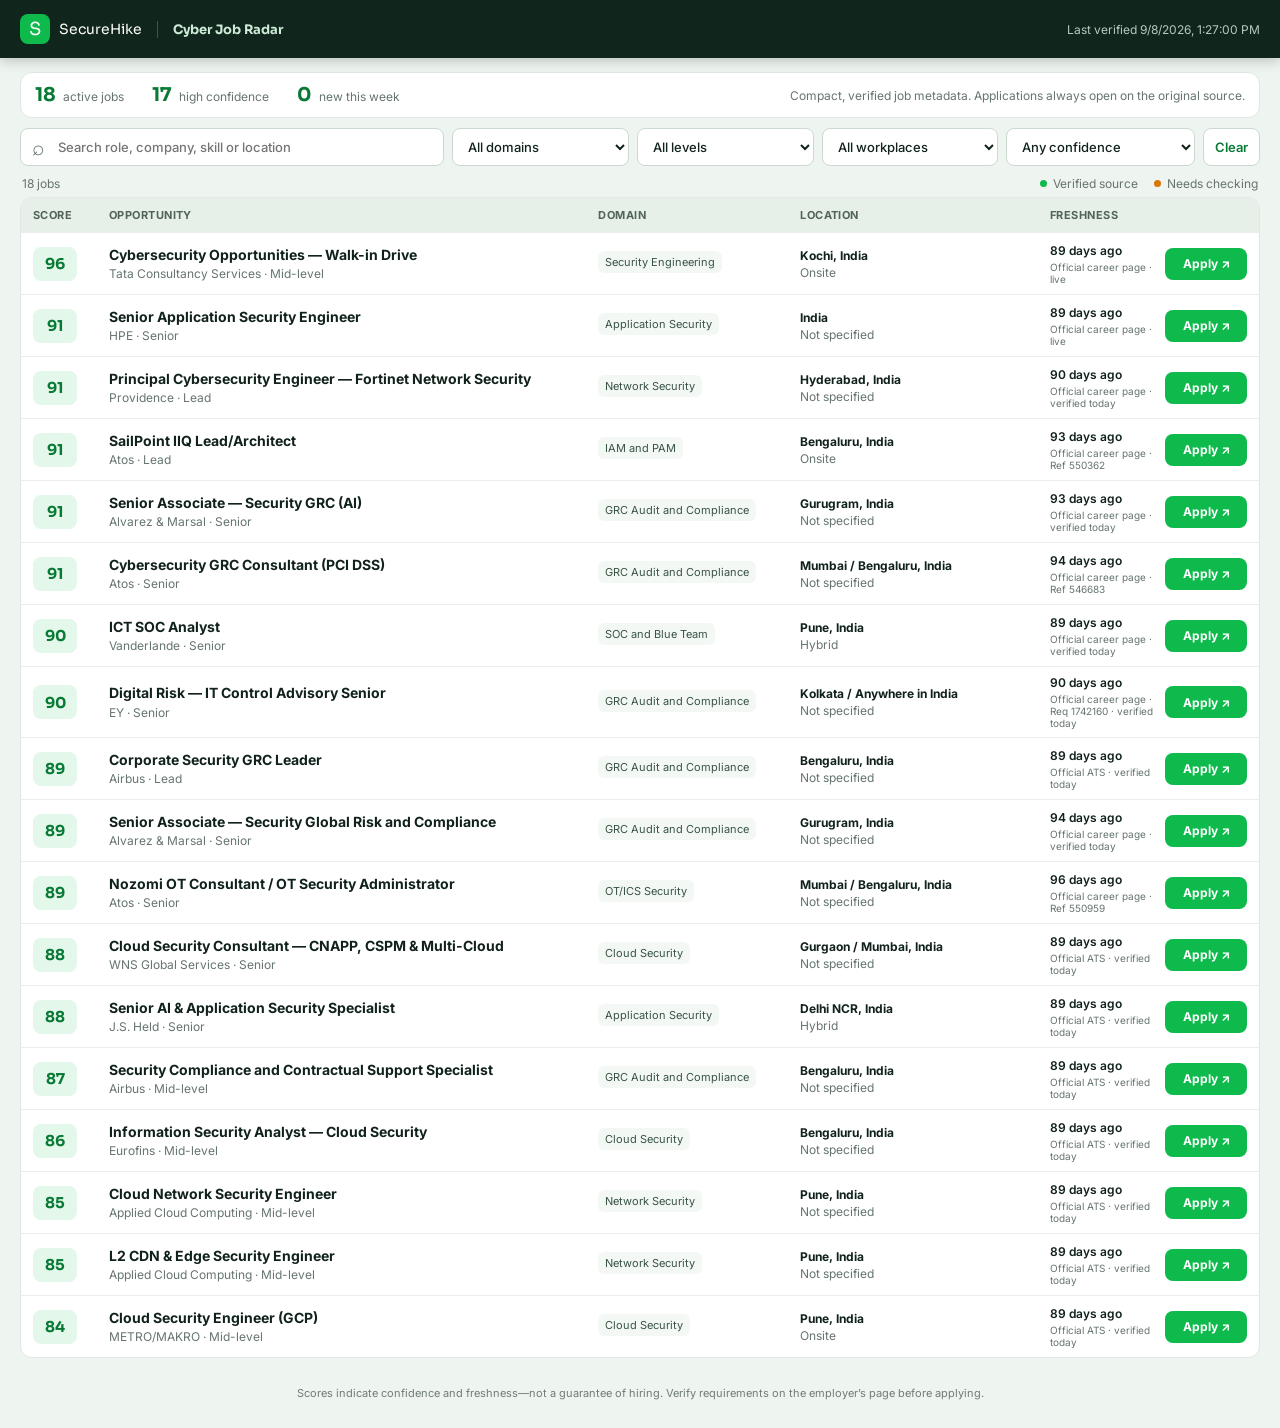
==== index.html @ ace5b675 "Copy SecureHike Cyber Job Radar website" ====
<!doctype html>
<html lang="en">
<head>
  <meta charset="utf-8">
  <meta name="viewport" content="width=device-width, initial-scale=1">
  <meta name="description" content="Verified cybersecurity jobs ranked by how worthwhile they are to apply for.">
  <title>SecureHike Cyber Job Radar</title>
  <link rel="preconnect" href="https://fonts.googleapis.com">
  <link rel="preconnect" href="https://fonts.gstatic.com" crossorigin>
  <link href="https://fonts.googleapis.com/css2?family=Inter:wght@400;500;600;700&family=Sora:wght@600;700&display=swap" rel="stylesheet">
  <link rel="stylesheet" href="style.css">
</head>
<body>
  <header class="topbar">
    <div class="brand"><span class="brand-mark">S</span><span>SecureHike</span><strong>Cyber Job Radar</strong></div>
    <div class="updated" id="updated">Loading latest scan…</div>
  </header>

  <main>
    <section class="summary" aria-label="Job summary">
      <div><b id="totalJobs">0</b><span>active jobs</span></div>
      <div><b id="highScore">0</b><span>high confidence</span></div>
      <div><b id="newJobs">0</b><span>new this week</span></div>
      <p>Compact, verified job metadata. Applications always open on the original source.</p>
    </section>

    <section class="controls" aria-label="Job filters">
      <label class="search"><span>⌕</span><input id="search" type="search" placeholder="Search role, company, skill or location" aria-label="Search jobs"></label>
      <select id="domain" aria-label="Filter by cybersecurity domain"><option value="">All domains</option></select>
      <select id="level" aria-label="Filter by experience level"><option value="">All levels</option></select>
      <select id="workplace" aria-label="Filter by workplace type"><option value="">All workplaces</option></select>
      <select id="score" aria-label="Filter by minimum score">
        <option value="0">Any confidence</option><option value="70">70+ Worth applying</option><option value="85">85+ Highly recommended</option>
      </select>
      <button id="clear" type="button">Clear</button>
    </section>

    <div class="result-line"><span id="resultCount">0 jobs</span><span class="legend"><i class="verified"></i>Verified source <i class="caution"></i>Needs checking</span></div>

    <section class="job-table" aria-label="Cybersecurity jobs">
      <div class="table-head"><span>Score</span><span>Opportunity</span><span>Domain</span><span>Location</span><span>Freshness</span><span></span></div>
      <div id="jobs" class="job-list"></div>
      <div id="empty" class="empty" hidden>No matching jobs. Try clearing one or more filters.</div>
    </section>
  </main>

  <footer>Scores indicate confidence and freshness—not a guarantee of hiring. Verify requirements on the employer’s page before applying.</footer>
  <script src="app.js"></script>
</body>
</html>
---- style.css ----
:root{--green:#0dba4b;--green-dark:#087a35;--ink:#10221a;--muted:#66756d;--line:#dfe8e2;--soft:#f3f8f5;--white:#fff;--amber:#d97706;--red:#c2413c}*{box-sizing:border-box}body{margin:0;background:#eef4f0;color:var(--ink);font-family:Inter,system-ui,sans-serif;font-size:14px}.topbar{height:58px;padding:0 max(20px,calc((100vw - 1440px)/2));display:flex;align-items:center;justify-content:space-between;background:#10251b;color:#fff;position:sticky;top:0;z-index:20;box-shadow:0 2px 12px #0c1d1640}.brand{display:flex;align-items:center;gap:9px;font-family:Sora,sans-serif}.brand-mark{display:grid;place-items:center;width:30px;height:30px;border-radius:8px;background:var(--green);font-size:18px}.brand strong{margin-left:6px;padding-left:15px;border-left:1px solid #ffffff38;color:#ccebd7;font-size:13px}.updated{font-size:12px;color:#b8c9bf}main{max-width:1440px;margin:auto;padding:14px 20px 28px}.summary{display:flex;align-items:center;gap:28px;padding:10px 14px;background:#fff;border:1px solid var(--line);border-radius:12px}.summary div{display:flex;align-items:baseline;gap:7px;white-space:nowrap}.summary b{font:700 19px Sora;color:var(--green-dark)}.summary span{font-size:12px;color:var(--muted)}.summary p{margin:0 0 0 auto;color:var(--muted);font-size:12px}.controls{display:grid;grid-template-columns:minmax(260px,1.8fr) repeat(3,minmax(135px,.75fr)) minmax(145px,.8fr) auto;gap:8px;margin:10px 0}.controls input,.controls select,.controls button{height:38px;border:1px solid #ccd9d1;background:#fff;border-radius:8px;color:var(--ink);font:500 13px Inter;padding:0 11px}.controls select{min-width:0}.controls button{cursor:pointer;color:var(--green-dark);font-weight:600}.search{position:relative}.search span{position:absolute;left:12px;top:7px;font-size:21px;color:var(--muted)}.search input{width:100%;padding-left:37px}.result-line{display:flex;justify-content:space-between;align-items:center;margin:6px 2px;color:var(--muted);font-size:12px}.legend{display:flex;align-items:center;gap:6px}.legend i{width:7px;height:7px;border-radius:50%;margin-left:10px}.verified{background:var(--green)}.caution{background:var(--amber)}.job-table{overflow:hidden;background:#fff;border:1px solid var(--line);border-radius:12px}.table-head,.job-row{display:grid;grid-template-columns:66px minmax(300px,2fr) minmax(135px,.8fr) minmax(170px,1fr) 105px 82px;align-items:center;column-gap:10px}.table-head{min-height:34px;padding:0 12px;background:#e6f0e9;color:#52645a;font-size:11px;font-weight:700;text-transform:uppercase;letter-spacing:.04em}.job-row{min-height:62px;padding:8px 12px;border-top:1px solid #e8eee9;transition:.15s}.job-row:hover{background:#f7fbf8}.score{width:44px;height:34px;display:grid;place-items:center;border-radius:8px;background:#e4f7eb;color:#087a35;font:700 15px Sora}.score.medium{background:#fff2d8;color:#a35b00}.score.low{background:#fde8e7;color:#a53b37}.role{min-width:0}.role h2{font-size:14px;line-height:1.25;margin:0 0 3px;white-space:nowrap;overflow:hidden;text-overflow:ellipsis}.role p,.cell small{margin:0;color:var(--muted);font-size:12px;white-space:nowrap;overflow:hidden;text-overflow:ellipsis}.cell{min-width:0}.cell strong{display:block;font-size:12px;white-space:nowrap;overflow:hidden;text-overflow:ellipsis}.tag{display:inline-block;max-width:100%;padding:4px 7px;border-radius:6px;background:var(--soft);color:#385344;font-size:11px;white-space:nowrap;overflow:hidden;text-overflow:ellipsis}.fresh{font-size:12px;font-weight:600}.fresh small{display:block;font-size:10px;font-weight:400;color:var(--muted);margin-top:3px}.apply{display:inline-flex;align-items:center;justify-content:center;height:32px;border-radius:8px;background:var(--green);color:#fff;text-decoration:none;font-weight:700;font-size:12px}.apply:hover{background:#09943e}.empty{padding:60px 20px;text-align:center;color:var(--muted)}footer{max-width:1440px;margin:auto;padding:0 20px 28px;color:#6f7d75;font-size:11px;text-align:center}@media(max-width:900px){.summary p{display:none}.controls{grid-template-columns:1fr 1fr}.search{grid-column:1/-1}.table-head{display:none}.job-list{display:grid;grid-template-columns:repeat(2,minmax(0,1fr));gap:8px;padding:8px}.job-row{display:grid;grid-template-columns:48px 1fr auto;gap:7px;border:1px solid var(--line);border-radius:9px;padding:10px;min-width:0}.job-row>.role{grid-column:2/-1}.job-row>.cell:nth-of-type(2),.job-row>.cell:nth-of-type(3){grid-column:2/-1}.job-row>.fresh{grid-column:2}.job-row>.apply{grid-column:3;grid-row:5}.brand>span:nth-child(2){display:none}}@media(max-width:580px){main{padding:10px}.topbar{padding:0 12px}.updated{display:none}.brand strong{font-size:12px}.summary{gap:14px;overflow:auto}.summary div{display:block}.summary b,.summary span{display:block}.controls{grid-template-columns:1fr 1fr}.job-list{grid-template-columns:1fr}.legend{display:none}}
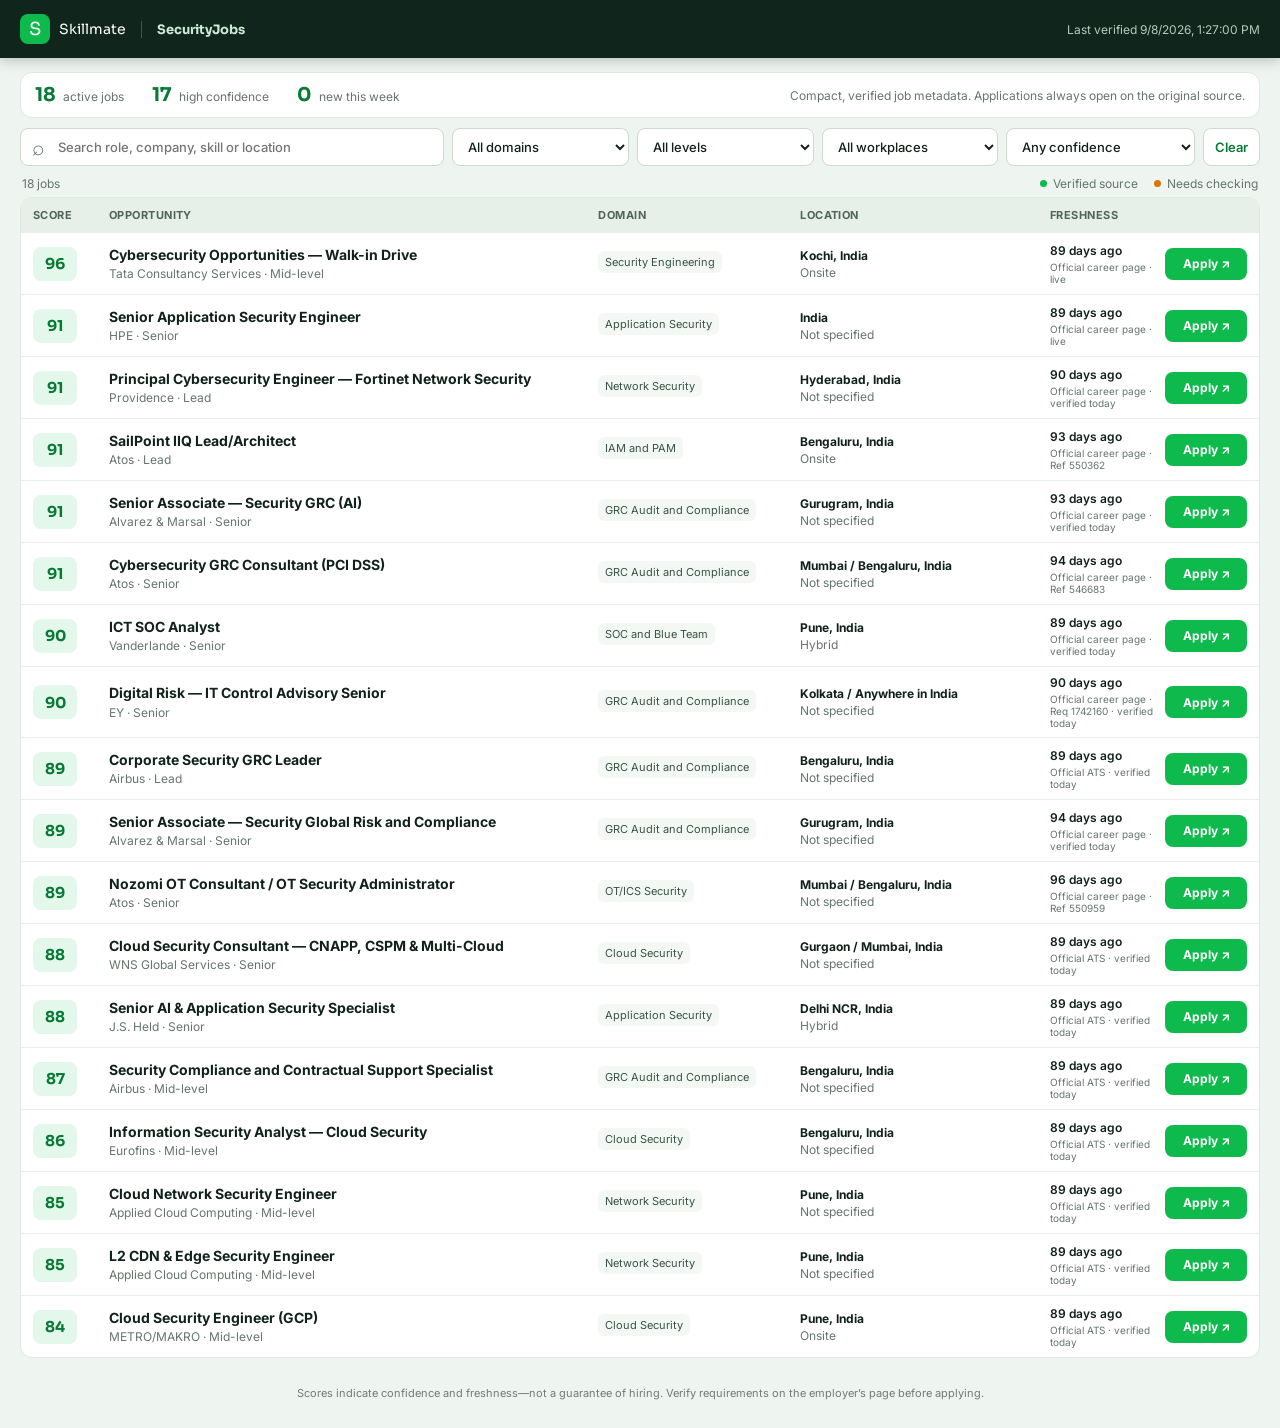
==== commit 3a9df4fd: "Rename dashboard to Skillmate SecurityJobs" ====
--- a/index.html
+++ b/index.html
@@ -4,7 +4,7 @@
   <meta charset="utf-8">
   <meta name="viewport" content="width=device-width, initial-scale=1">
   <meta name="description" content="Verified cybersecurity jobs ranked by how worthwhile they are to apply for.">
-  <title>SecureHike Cyber Job Radar</title>
+  <title>Skillmate SecurityJobs</title>
   <link rel="preconnect" href="https://fonts.googleapis.com">
   <link rel="preconnect" href="https://fonts.gstatic.com" crossorigin>
   <link href="https://fonts.googleapis.com/css2?family=Inter:wght@400;500;600;700&family=Sora:wght@600;700&display=swap" rel="stylesheet">
@@ -12,7 +12,7 @@
 </head>
 <body>
   <header class="topbar">
-    <div class="brand"><span class="brand-mark">S</span><span>SecureHike</span><strong>Cyber Job Radar</strong></div>
+    <div class="brand"><span class="brand-mark">S</span><span>Skillmate</span><strong>SecurityJobs</strong></div>
     <div class="updated" id="updated">Loading latest scan…</div>
   </header>
 
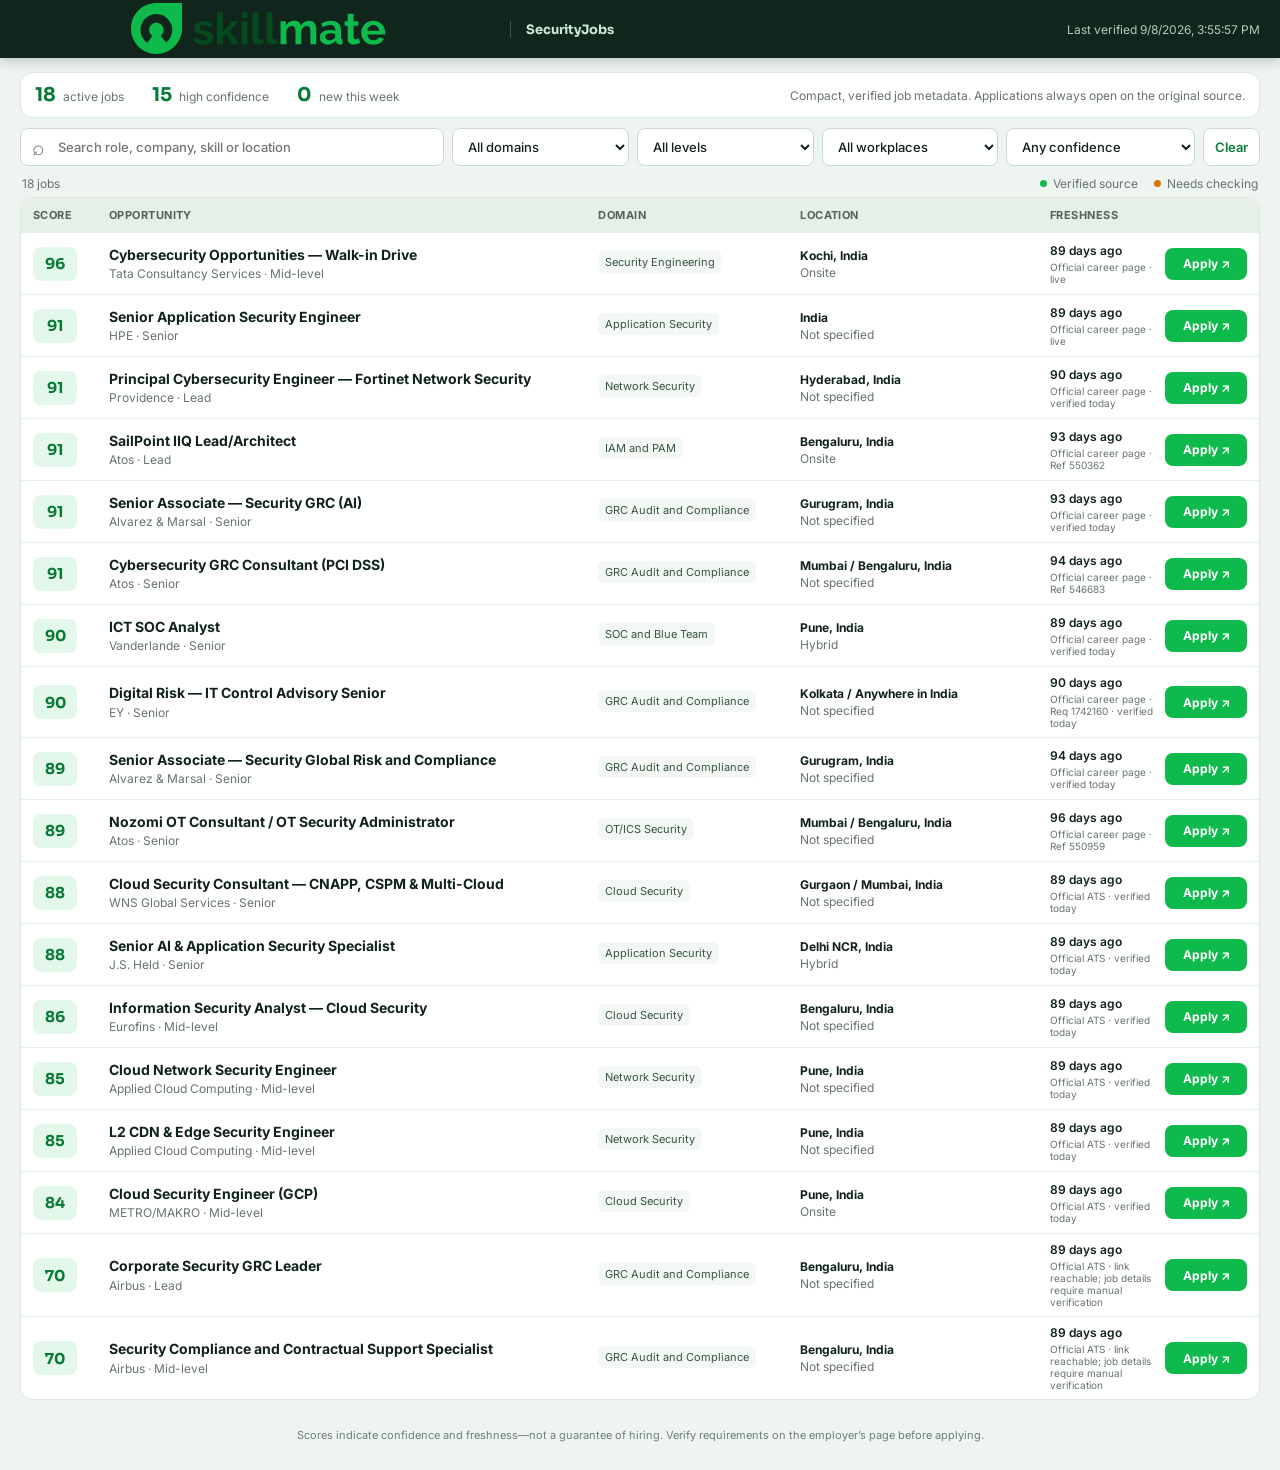
==== commit 01b8e1b8: "Apply official Skillmate logo to dashboard" ====
--- a/index.html
+++ b/index.html
@@ -8,11 +8,12 @@
   <link rel="preconnect" href="https://fonts.googleapis.com">
   <link rel="preconnect" href="https://fonts.gstatic.com" crossorigin>
   <link href="https://fonts.googleapis.com/css2?family=Inter:wght@400;500;600;700&family=Sora:wght@600;700&display=swap" rel="stylesheet">
+  <link rel="icon" href="assets/skillmate-logo-light.svg" type="image/svg+xml">
   <link rel="stylesheet" href="style.css">
 </head>
 <body>
   <header class="topbar">
-    <div class="brand"><span class="brand-mark">S</span><span>Skillmate</span><strong>SecurityJobs</strong></div>
+    <div class="brand"><img src="assets/skillmate-logo-light.svg" alt="Skillmate.ai"><strong>SecurityJobs</strong></div>
     <div class="updated" id="updated">Loading latest scan…</div>
   </header>
 
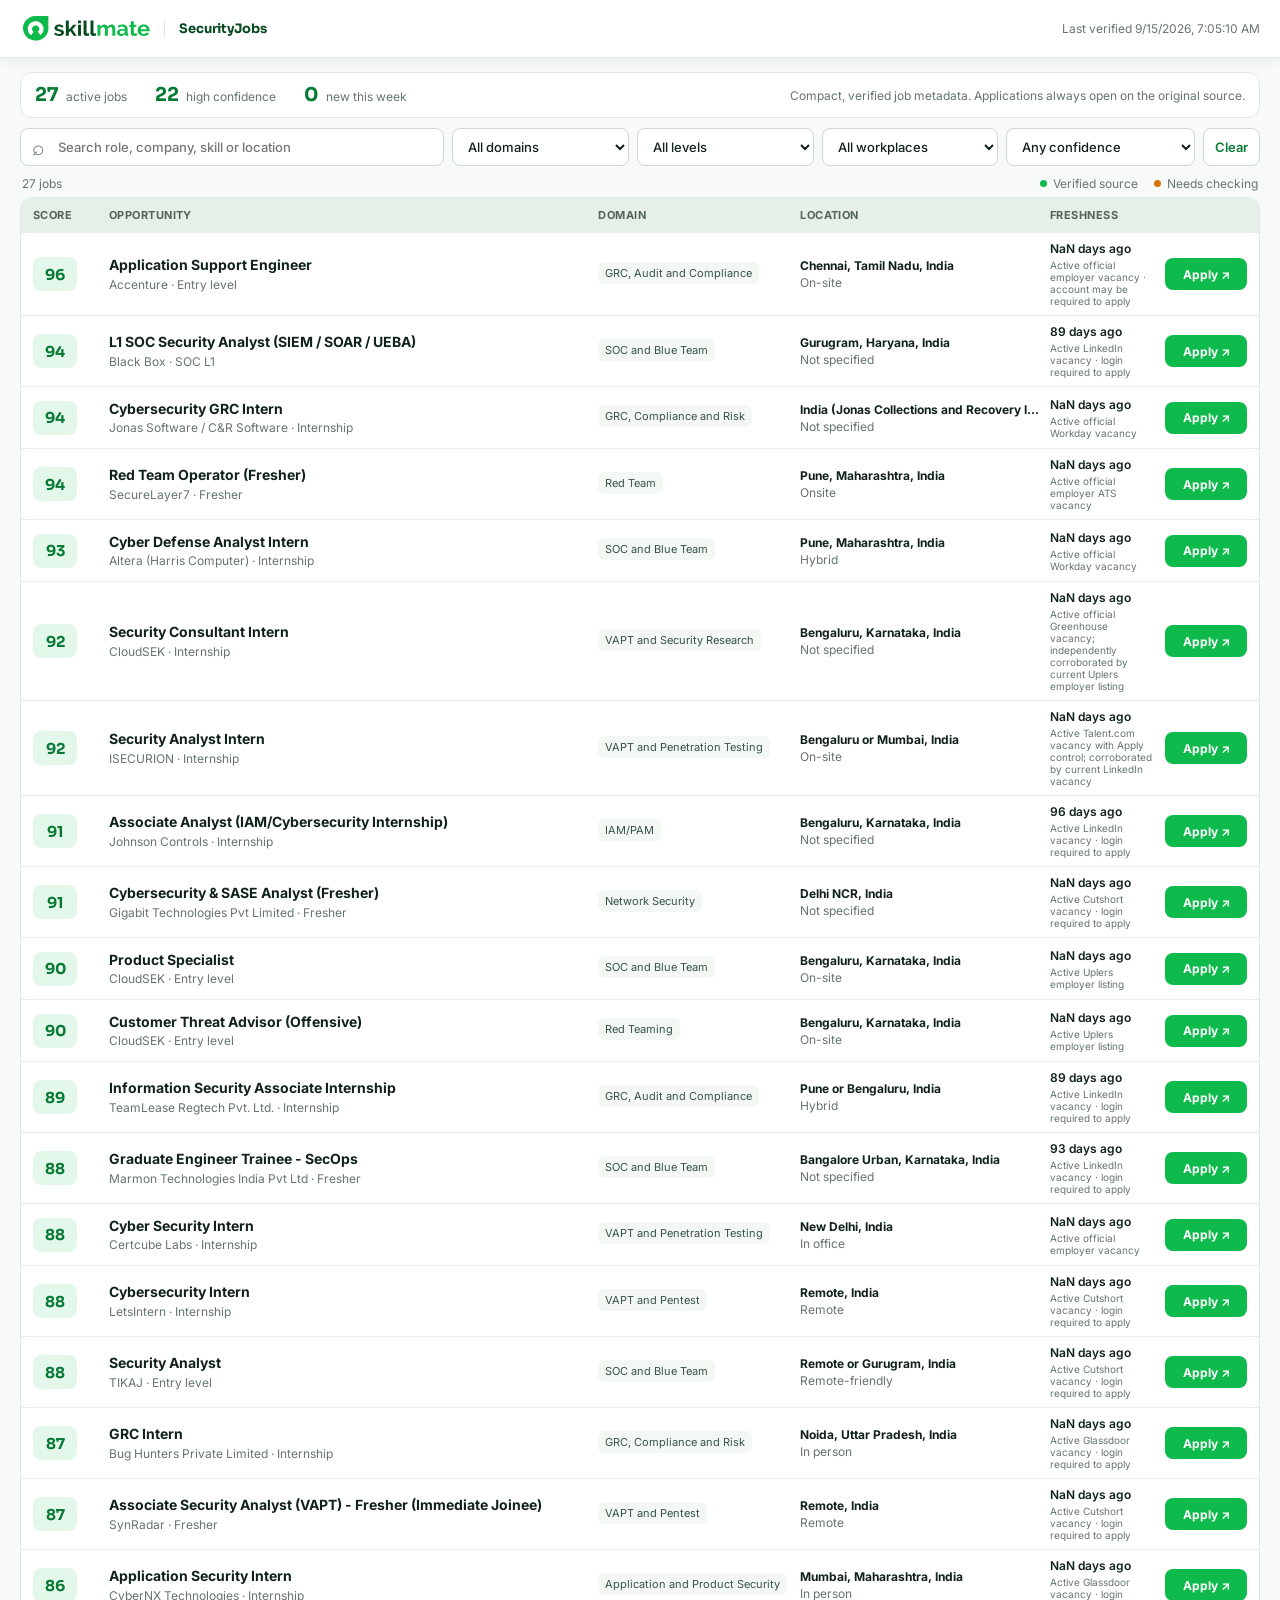
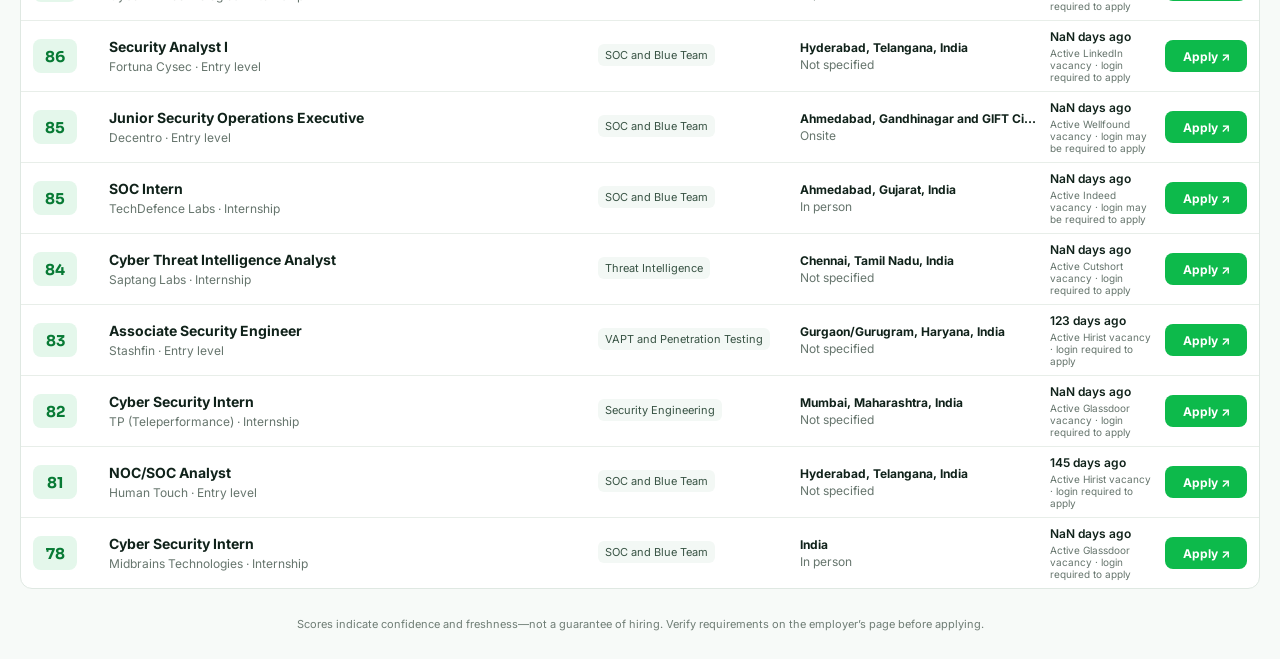
==== commit 8b672b97: "Link brands directory from jobs dashboard" ====
--- a/index.html
+++ b/index.html
@@ -14,7 +14,7 @@
 <body>
   <header class="topbar">
     <div class="brand"><img src="assets/skillmate-logo-light.svg" alt="Skillmate.ai"><strong>SecurityJobs</strong></div>
-    <div class="updated" id="updated">Loading latest scan…</div>
+    <div style="display:flex;gap:14px;align-items:center"><a href="brands/" style="color:#fff;font-weight:700;text-decoration:none">Brands & Career Sources</a><div class="updated" id="updated">Loading latest scan…</div></div>
   </header>
 
   <main>
--- a/style.css
+++ b/style.css
@@ -1 +1 @@
-:root{--green:#0dba4b;--green-dark:#087a35;--ink:#10221a;--muted:#66756d;--line:#dfe8e2;--soft:#f3f8f5;--white:#fff;--amber:#d97706;--red:#c2413c}*{box-sizing:border-box}body{margin:0;background:#eef4f0;color:var(--ink);font-family:Inter,system-ui,sans-serif;font-size:14px}.topbar{height:58px;padding:0 max(20px,calc((100vw - 1440px)/2));display:flex;align-items:center;justify-content:space-between;background:#10251b;color:#fff;position:sticky;top:0;z-index:20;box-shadow:0 2px 12px #0c1d1640}.brand{display:flex;align-items:center;gap:9px;font-family:Sora,sans-serif}.brand-mark{display:grid;place-items:center;width:30px;height:30px;border-radius:8px;background:var(--green);font-size:18px}.brand strong{margin-left:6px;padding-left:15px;border-left:1px solid #ffffff38;color:#ccebd7;font-size:13px}.updated{font-size:12px;color:#b8c9bf}main{max-width:1440px;margin:auto;padding:14px 20px 28px}.summary{display:flex;align-items:center;gap:28px;padding:10px 14px;background:#fff;border:1px solid var(--line);border-radius:12px}.summary div{display:flex;align-items:baseline;gap:7px;white-space:nowrap}.summary b{font:700 19px Sora;color:var(--green-dark)}.summary span{font-size:12px;color:var(--muted)}.summary p{margin:0 0 0 auto;color:var(--muted);font-size:12px}.controls{display:grid;grid-template-columns:minmax(260px,1.8fr) repeat(3,minmax(135px,.75fr)) minmax(145px,.8fr) auto;gap:8px;margin:10px 0}.controls input,.controls select,.controls button{height:38px;border:1px solid #ccd9d1;background:#fff;border-radius:8px;color:var(--ink);font:500 13px Inter;padding:0 11px}.controls select{min-width:0}.controls button{cursor:pointer;color:var(--green-dark);font-weight:600}.search{position:relative}.search span{position:absolute;left:12px;top:7px;font-size:21px;color:var(--muted)}.search input{width:100%;padding-left:37px}.result-line{display:flex;justify-content:space-between;align-items:center;margin:6px 2px;color:var(--muted);font-size:12px}.legend{display:flex;align-items:center;gap:6px}.legend i{width:7px;height:7px;border-radius:50%;margin-left:10px}.verified{background:var(--green)}.caution{background:var(--amber)}.job-table{overflow:hidden;background:#fff;border:1px solid var(--line);border-radius:12px}.table-head,.job-row{display:grid;grid-template-columns:66px minmax(300px,2fr) minmax(135px,.8fr) minmax(170px,1fr) 105px 82px;align-items:center;column-gap:10px}.table-head{min-height:34px;padding:0 12px;background:#e6f0e9;color:#52645a;font-size:11px;font-weight:700;text-transform:uppercase;letter-spacing:.04em}.job-row{min-height:62px;padding:8px 12px;border-top:1px solid #e8eee9;transition:.15s}.job-row:hover{background:#f7fbf8}.score{width:44px;height:34px;display:grid;place-items:center;border-radius:8px;background:#e4f7eb;color:#087a35;font:700 15px Sora}.score.medium{background:#fff2d8;color:#a35b00}.score.low{background:#fde8e7;color:#a53b37}.role{min-width:0}.role h2{font-size:14px;line-height:1.25;margin:0 0 3px;white-space:nowrap;overflow:hidden;text-overflow:ellipsis}.role p,.cell small{margin:0;color:var(--muted);font-size:12px;white-space:nowrap;overflow:hidden;text-overflow:ellipsis}.cell{min-width:0}.cell strong{display:block;font-size:12px;white-space:nowrap;overflow:hidden;text-overflow:ellipsis}.tag{display:inline-block;max-width:100%;padding:4px 7px;border-radius:6px;background:var(--soft);color:#385344;font-size:11px;white-space:nowrap;overflow:hidden;text-overflow:ellipsis}.fresh{font-size:12px;font-weight:600}.fresh small{display:block;font-size:10px;font-weight:400;color:var(--muted);margin-top:3px}.apply{display:inline-flex;align-items:center;justify-content:center;height:32px;border-radius:8px;background:var(--green);color:#fff;text-decoration:none;font-weight:700;font-size:12px}.apply:hover{background:#09943e}.empty{padding:60px 20px;text-align:center;color:var(--muted)}footer{max-width:1440px;margin:auto;padding:0 20px 28px;color:#6f7d75;font-size:11px;text-align:center}@media(max-width:900px){.summary p{display:none}.controls{grid-template-columns:1fr 1fr}.search{grid-column:1/-1}.table-head{display:none}.job-list{display:grid;grid-template-columns:repeat(2,minmax(0,1fr));gap:8px;padding:8px}.job-row{display:grid;grid-template-columns:48px 1fr auto;gap:7px;border:1px solid var(--line);border-radius:9px;padding:10px;min-width:0}.job-row>.role{grid-column:2/-1}.job-row>.cell:nth-of-type(2),.job-row>.cell:nth-of-type(3){grid-column:2/-1}.job-row>.fresh{grid-column:2}.job-row>.apply{grid-column:3;grid-row:5}.brand>span:nth-child(2){display:none}}@media(max-width:580px){main{padding:10px}.topbar{padding:0 12px}.updated{display:none}.brand strong{font-size:12px}.summary{gap:14px;overflow:auto}.summary div{display:block}.summary b,.summary span{display:block}.controls{grid-template-columns:1fr 1fr}.job-list{grid-template-columns:1fr}.legend{display:none}}
+:root{--green:#0dba4b;--green-dark:#087a35;--ink:#10221a;--muted:#66756d;--line:#dfe8e2;--soft:#f3f8f5;--white:#fff;--amber:#d97706;--red:#c2413c}*{box-sizing:border-box}body{margin:0;background:#f7faf8;color:var(--ink);font-family:Inter,system-ui,sans-serif;font-size:14px}.topbar{height:58px;padding:0 max(20px,calc((100vw - 1440px)/2));display:flex;align-items:center;justify-content:space-between;background:#fff;color:var(--ink);position:sticky;top:0;z-index:20;border-bottom:1px solid var(--line);box-shadow:0 2px 12px #05491e12}.brand{display:flex;align-items:center;gap:12px;font-family:Sora,sans-serif}.brand img{display:block;width:132px;height:40px;object-fit:contain;object-position:left center}.brand strong{padding-left:14px;border-left:1px solid var(--line);color:#05491e;font-size:13px}.updated{font-size:12px;color:var(--muted)}main{max-width:1440px;margin:auto;padding:14px 20px 28px}.summary{display:flex;align-items:center;gap:28px;padding:10px 14px;background:#fff;border:1px solid var(--line);border-radius:12px}.summary div{display:flex;align-items:baseline;gap:7px;white-space:nowrap}.summary b{font:700 19px Sora;color:var(--green-dark)}.summary span{font-size:12px;color:var(--muted)}.summary p{margin:0 0 0 auto;color:var(--muted);font-size:12px}.controls{display:grid;grid-template-columns:minmax(260px,1.8fr) repeat(3,minmax(135px,.75fr)) minmax(145px,.8fr) auto;gap:8px;margin:10px 0}.controls input,.controls select,.controls button{height:38px;border:1px solid #ccd9d1;background:#fff;border-radius:8px;color:var(--ink);font:500 13px Inter;padding:0 11px}.controls select{min-width:0}.controls button{cursor:pointer;color:var(--green-dark);font-weight:600}.search{position:relative}.search span{position:absolute;left:12px;top:7px;font-size:21px;color:var(--muted)}.search input{width:100%;padding-left:37px}.result-line{display:flex;justify-content:space-between;align-items:center;margin:6px 2px;color:var(--muted);font-size:12px}.legend{display:flex;align-items:center;gap:6px}.legend i{width:7px;height:7px;border-radius:50%;margin-left:10px}.verified{background:var(--green)}.caution{background:var(--amber)}.job-table{overflow:hidden;background:#fff;border:1px solid var(--line);border-radius:12px}.table-head,.job-row{display:grid;grid-template-columns:66px minmax(300px,2fr) minmax(135px,.8fr) minmax(170px,1fr) 105px 82px;align-items:center;column-gap:10px}.table-head{min-height:34px;padding:0 12px;background:#e6f0e9;color:#52645a;font-size:11px;font-weight:700;text-transform:uppercase;letter-spacing:.04em}.job-row{min-height:62px;padding:8px 12px;border-top:1px solid #e8eee9;transition:.15s}.job-row:hover{background:#f7fbf8}.score{width:44px;height:34px;display:grid;place-items:center;border-radius:8px;background:#e4f7eb;color:#087a35;font:700 15px Sora}.score.medium{background:#fff2d8;color:#a35b00}.score.low{background:#fde8e7;color:#a53b37}.role{min-width:0}.role h2{font-size:14px;line-height:1.25;margin:0 0 3px;white-space:nowrap;overflow:hidden;text-overflow:ellipsis}.role p,.cell small{margin:0;color:var(--muted);font-size:12px;white-space:nowrap;overflow:hidden;text-overflow:ellipsis}.cell{min-width:0}.cell strong{display:block;font-size:12px;white-space:nowrap;overflow:hidden;text-overflow:ellipsis}.tag{display:inline-block;max-width:100%;padding:4px 7px;border-radius:6px;background:var(--soft);color:#385344;font-size:11px;white-space:nowrap;overflow:hidden;text-overflow:ellipsis}.fresh{font-size:12px;font-weight:600}.fresh small{display:block;font-size:10px;font-weight:400;color:var(--muted);margin-top:3px}.apply{display:inline-flex;align-items:center;justify-content:center;height:32px;border-radius:8px;background:var(--green);color:#fff;text-decoration:none;font-weight:700;font-size:12px}.apply:hover{background:#09943e}.empty{padding:60px 20px;text-align:center;color:var(--muted)}footer{max-width:1440px;margin:auto;padding:0 20px 28px;color:#6f7d75;font-size:11px;text-align:center}@media(max-width:900px){.summary p{display:none}.controls{grid-template-columns:1fr 1fr}.search{grid-column:1/-1}.table-head{display:none}.job-list{display:grid;grid-template-columns:repeat(2,minmax(0,1fr));gap:8px;padding:8px}.job-row{display:grid;grid-template-columns:48px 1fr auto;gap:7px;border:1px solid var(--line);border-radius:9px;padding:10px;min-width:0}.job-row>.role{grid-column:2/-1}.job-row>.cell:nth-of-type(2),.job-row>.cell:nth-of-type(3){grid-column:2/-1}.job-row>.fresh{grid-column:2}.job-row>.apply{grid-column:3;grid-row:5}}@media(max-width:580px){main{padding:10px}.topbar{padding:0 12px}.updated{display:none}.brand strong{font-size:12px}.summary{gap:14px;overflow:auto}.summary div{display:block}.summary b,.summary span{display:block}.controls{grid-template-columns:1fr 1fr}.job-list{grid-template-columns:1fr}.legend{display:none}}
